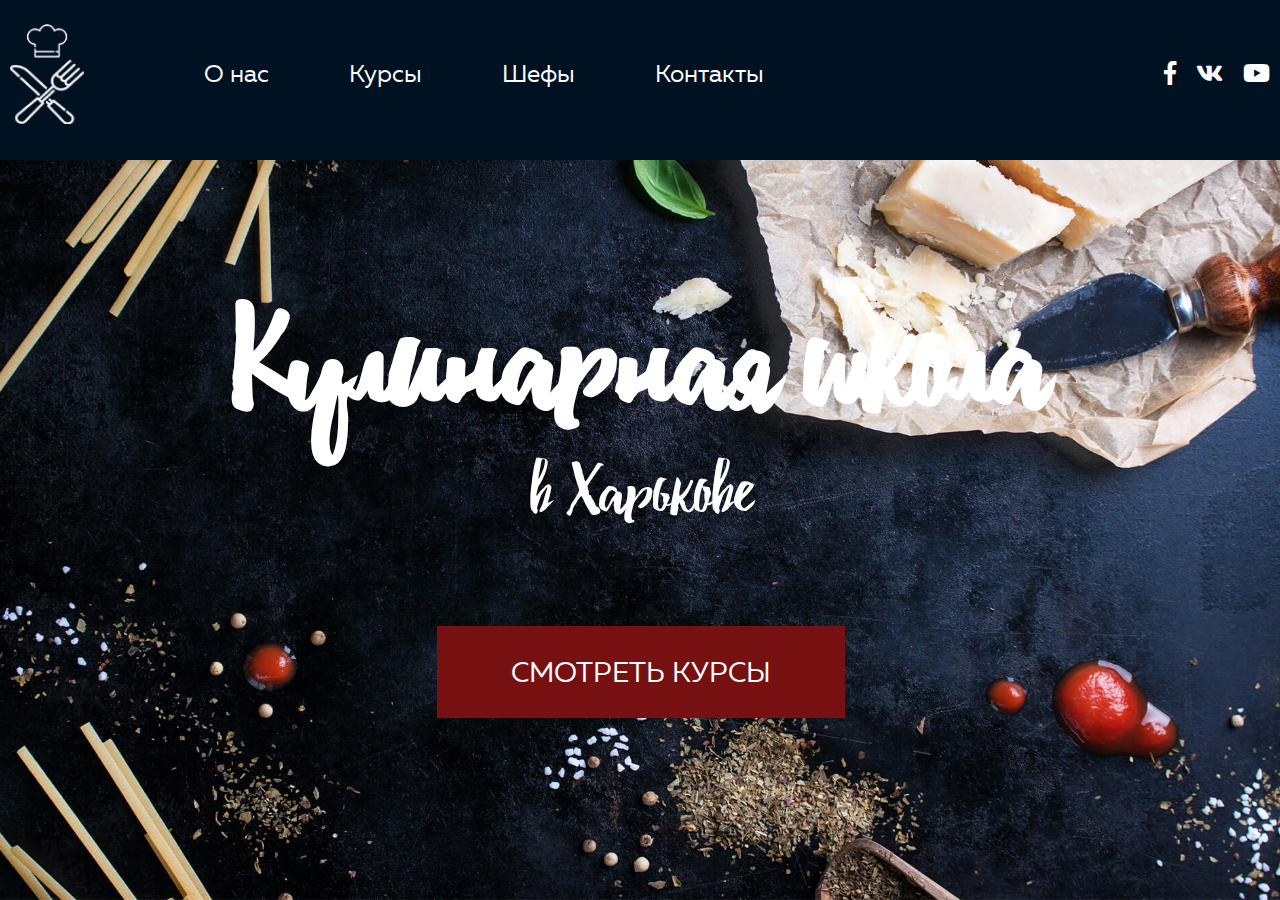
==== www/index.html @ 75f21f75 "structure reorganised" ====
<!DOCTYPE html>
<html>
    <head>
        <meta charset="utf-8" />
        <title>Cooking school test</title>
        <link rel="stylesheet" href = "css/style.css">
    </head>
    <body>
        <div id="header">
            <div class="container">
                <div class="logo">
                    <a href="#">
                        <img src="img/logo-chef.png" alt=""/>
                    </a>
                </div>
                <!-- /.logo -->
                <ul class="header-nav">                    
                    <li><a href="#">О нас</a></li>
                    <li><a href="#">Курсы</a></li>
                    <li><a href="#">Шефы</a></li>
                    <li><a href="#">Контакты</a></li> 
                </ul>
                <!-- /ul.header-nav-->
                <ul class="social-nav">
                    <li><a href="#"><span class="fab fa-facebook-f"></span></a></li>
                    <li><a href="#"><span class="fab fa-vk"></span></a></li>
                    <li><a href="#"><span class="fab fa-youtube"></span></a></li>
                </ul>
                <!-- /ul.social-nav -->
            </div>
            <!-- /.container -->
        </div>
        <!-- /.header -->
        <div id="main">
            <div class="inner text-center">
                <div class="inner-content">
                    <div class="inner-title">
                        <h1><span>Кулинарная школа</span></h1>
                    </div>
                    <!-- /.inner-title --> 
                    <div class="inner-description">
                        <p>в Харькове</p>
                    </div>
                    <!-- /.inner-description -->     
                    <button class="btn btn-default text-uppercase">смотреть курсы</button>
                </div>
                <!-- /.inner-content -->    
            </div>
            <!-- /.inner -->
        </div>
        <!-- /#main -->   
    
    </body>
</html>
---- www/css/style.css ----
/*== Fonts ==*/

@font-face {
    font-family: 'debbyscript';
    src: url('../fonts/debby-webfont.woff2') format('woff2'),
         url('../fonts/debby-webfont.woff') format('woff');
    font-weight: normal;
    font-style: normal;
    font-display: swap;

}

@font-face {
    font-family: 'mullerregular';
    src: url('../fonts/fontfabric_-_mullerregular-webfont.woff2') format('woff2'),
         url('../fonts/fontfabric_-_mullerregular-webfont.woff') format('woff');
    font-weight: normal;
    font-style: normal;
    font-display: swap;
}

@font-face {
    font-family: 'Font Awesome 5 Brands';
    font-style: normal;
    font-weight: normal;
    src: url("../fonts/fa-brands-400.woff") format("woff");
    src: url("../fonts/fa-brands-400.woff2") format("woff2");
}


/*== Reset start ==*/

* {
    margin: 0;
    padding: 0;
    box-sizing: border-box;
}

html {
    font-size: 24px;
}

body {
    color: #fff;
    font-family: 'mullerregular', sans-serif;
}

a {
    color: inherit;
    text-decoration: none;
}

ul {
    list-style: none;
}

img {
    max-width: 100%;
}

/*== Reset end ==*/

/*== Default classes start ==*/

.text-center {
    text-align: center;
}

.text-right {
    text-align: right;
}

.text-left {
    text-align: left;
}

.text-uppercase {
    text-transform: uppercase;
}


/*== Default component start ==*/

#header {
    background-color: #001122;
    overflow: hidden;
    padding: 24px 0 36px;
    line-height: 4.17rem;
    position: fixed;
    left: 0;
    top: 0;
    width: 100%;
}

#header .container {
    max-width: 1560px;
    margin: 0 auto;
    padding: 0 10px;
} 

#header .logo {
    float: left;
    line-height: 0;
    margin-right: 120px;
}

#header .logo img {
    height: 100px;
}

#header .header-nav {
    float: left;
}

#header li {
    float: left;
}

#header .header-nav li + li {
    margin-left: 80px;
}

#header .social-nav {
    float: right;
}

#header .social-nav li + li {
    margin-left: 20px;
}

.btn {
    display: inline-block;
    font-size: 1.17rem;
    font-family: 'mullerregular', sans-serif;
    width: 50%;
    line-height: 3.67rem;
    color: #fff;
    border: 2px solid transparent;
    cursor: pointer;
}

.btn.btn-default {
    background-color: #771111;
}

.btn:hover {
    background-color: #ff6700;
}

.btn.disabled,
.btn[disabled] {
    background-color: lightgrey;
    cursor: not-allowed;
}

/*== Default component end ==*/

/*== Custom style start ==*/

.fab {
    font-family: 'Font Awesome 5 Brands';
    line-height: 0; 
}

.fa-facebook-f:before {
    content: "\f39e";
}
  
.fa-vk:before {
    content: "\f189";
}
  
.fa-youtube:before {
    content: "\f167";
}

.inner {
    background: url('../img/inner-bg.jpg') no-repeat center / cover;
    height: 100vh;
    padding: 160px 0 15px;
    /* tried another approach to vertical alignement
    position: relative; */
}

.inner::before {
    content: '';
    display: inline-block;
    height: 100%;
    vertical-align: middle;
    margin-left: -4px;
}

.inner-content {
    max-width: 820px;
    font-family: 'debbyscript', sans-serif;
    line-height: 4.17rem;
    display: inline-block;
    vertical-align: middle;
    /* == start: tried another approach to vertical alignement== */
    /* position: absolute;
    top: 50%;
    left: 50%;
    transform: translate(-50%, -50%); */
    /* == end: tried another approach to vertical alignement== */

}

.inner-title h1 {
    font-size: 6.25rem;
    display: inline-block;
}

.inner-description p {
    font-size: 3rem;
    margin-bottom: 80px;
    display: inline-block;  
}
  

/*== Custom style end ==*/
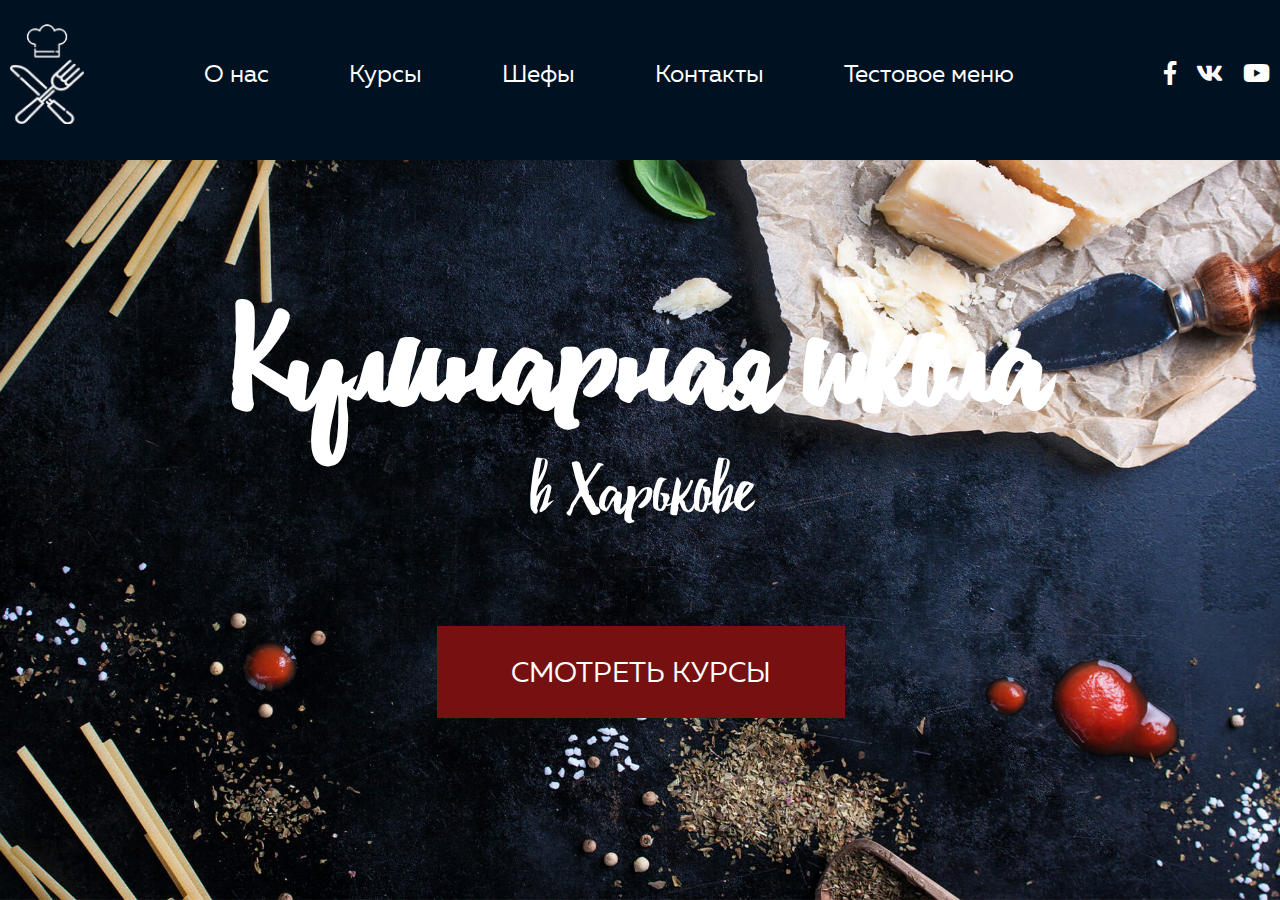
==== commit b6b2912d: "new menu item was added" ====
--- a/www/index.html
+++ b/www/index.html
@@ -2,7 +2,7 @@
 <html>
     <head>
         <meta charset="utf-8" />
-        <title>Cooking school test</title>
+        <title>Cooking school changed for branch_1</title>
         <link rel="stylesheet" href = "css/style.css">
     </head>
     <body>
@@ -18,7 +18,8 @@
                     <li><a href="#">О нас</a></li>
                     <li><a href="#">Курсы</a></li>
                     <li><a href="#">Шефы</a></li>
-                    <li><a href="#">Контакты</a></li> 
+                    <li><a href="#">Контакты</a></li>
+                    <li><a href="#">Тестовое меню</a></li>
                 </ul>
                 <!-- /ul.header-nav-->
                 <ul class="social-nav">
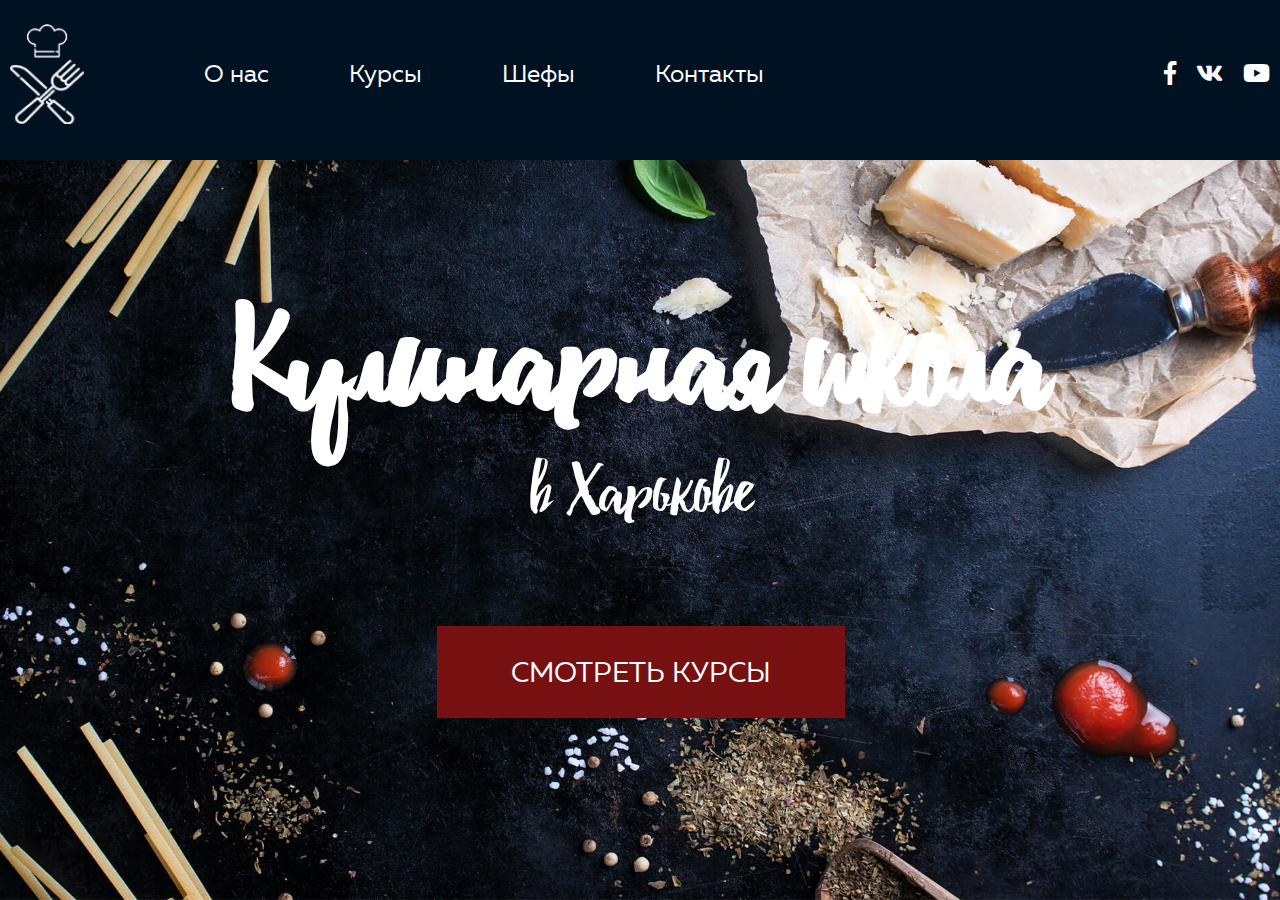
==== commit 6cdea040: "Merge pull request #1 from coolinich/branch_another_acc" ====
--- a/www/index.html
+++ b/www/index.html
@@ -2,7 +2,7 @@
 <html>
     <head>
         <meta charset="utf-8" />
-        <title>Cooking school changed for branch_1</title>
+        <title>Cooking school</title>
         <link rel="stylesheet" href = "css/style.css">
     </head>
     <body>
@@ -19,7 +19,6 @@
                     <li><a href="#">Курсы</a></li>
                     <li><a href="#">Шефы</a></li>
                     <li><a href="#">Контакты</a></li>
-                    <li><a href="#">Тестовое меню</a></li>
                 </ul>
                 <!-- /ul.header-nav-->
                 <ul class="social-nav">
--- a/www/css/style.css
+++ b/www/css/style.css
@@ -218,5 +218,4 @@
 }
   
 
-/*== Custom style end ==*/
-
+/*== Custom style end ==*/